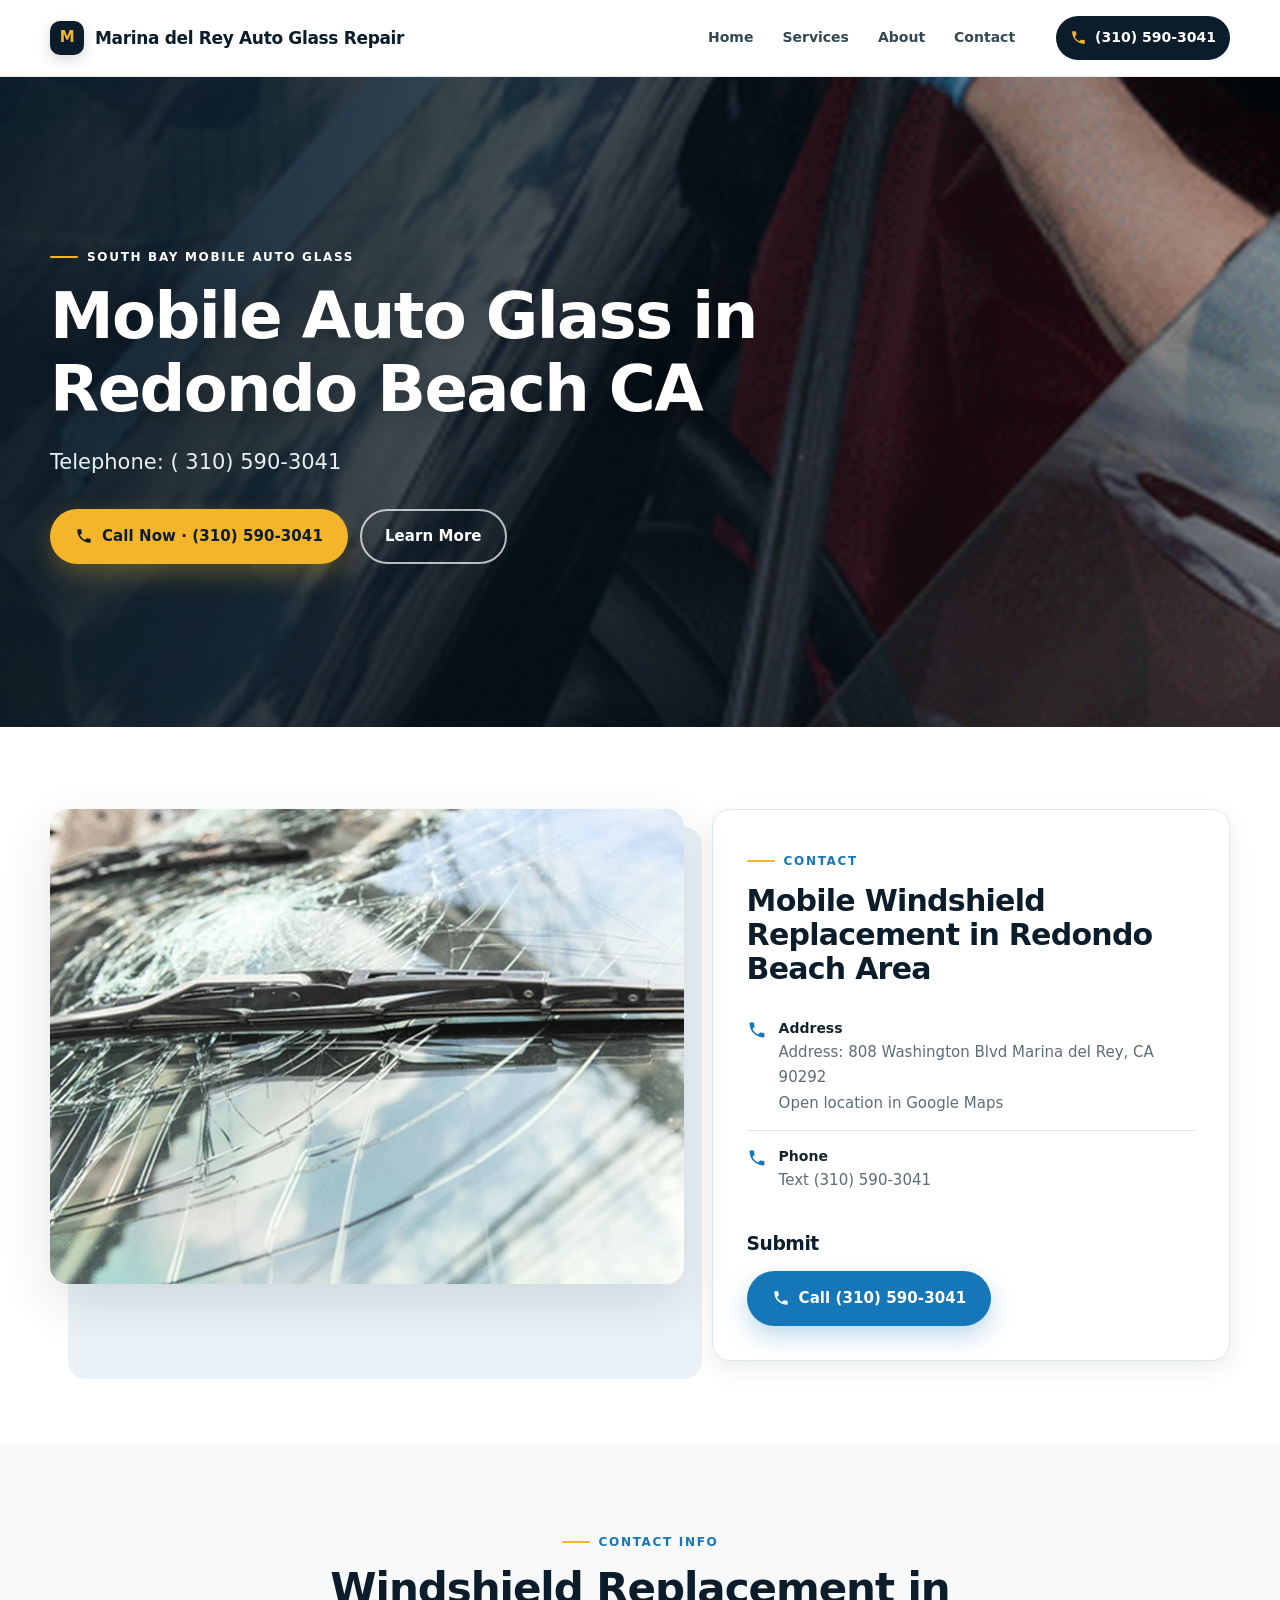
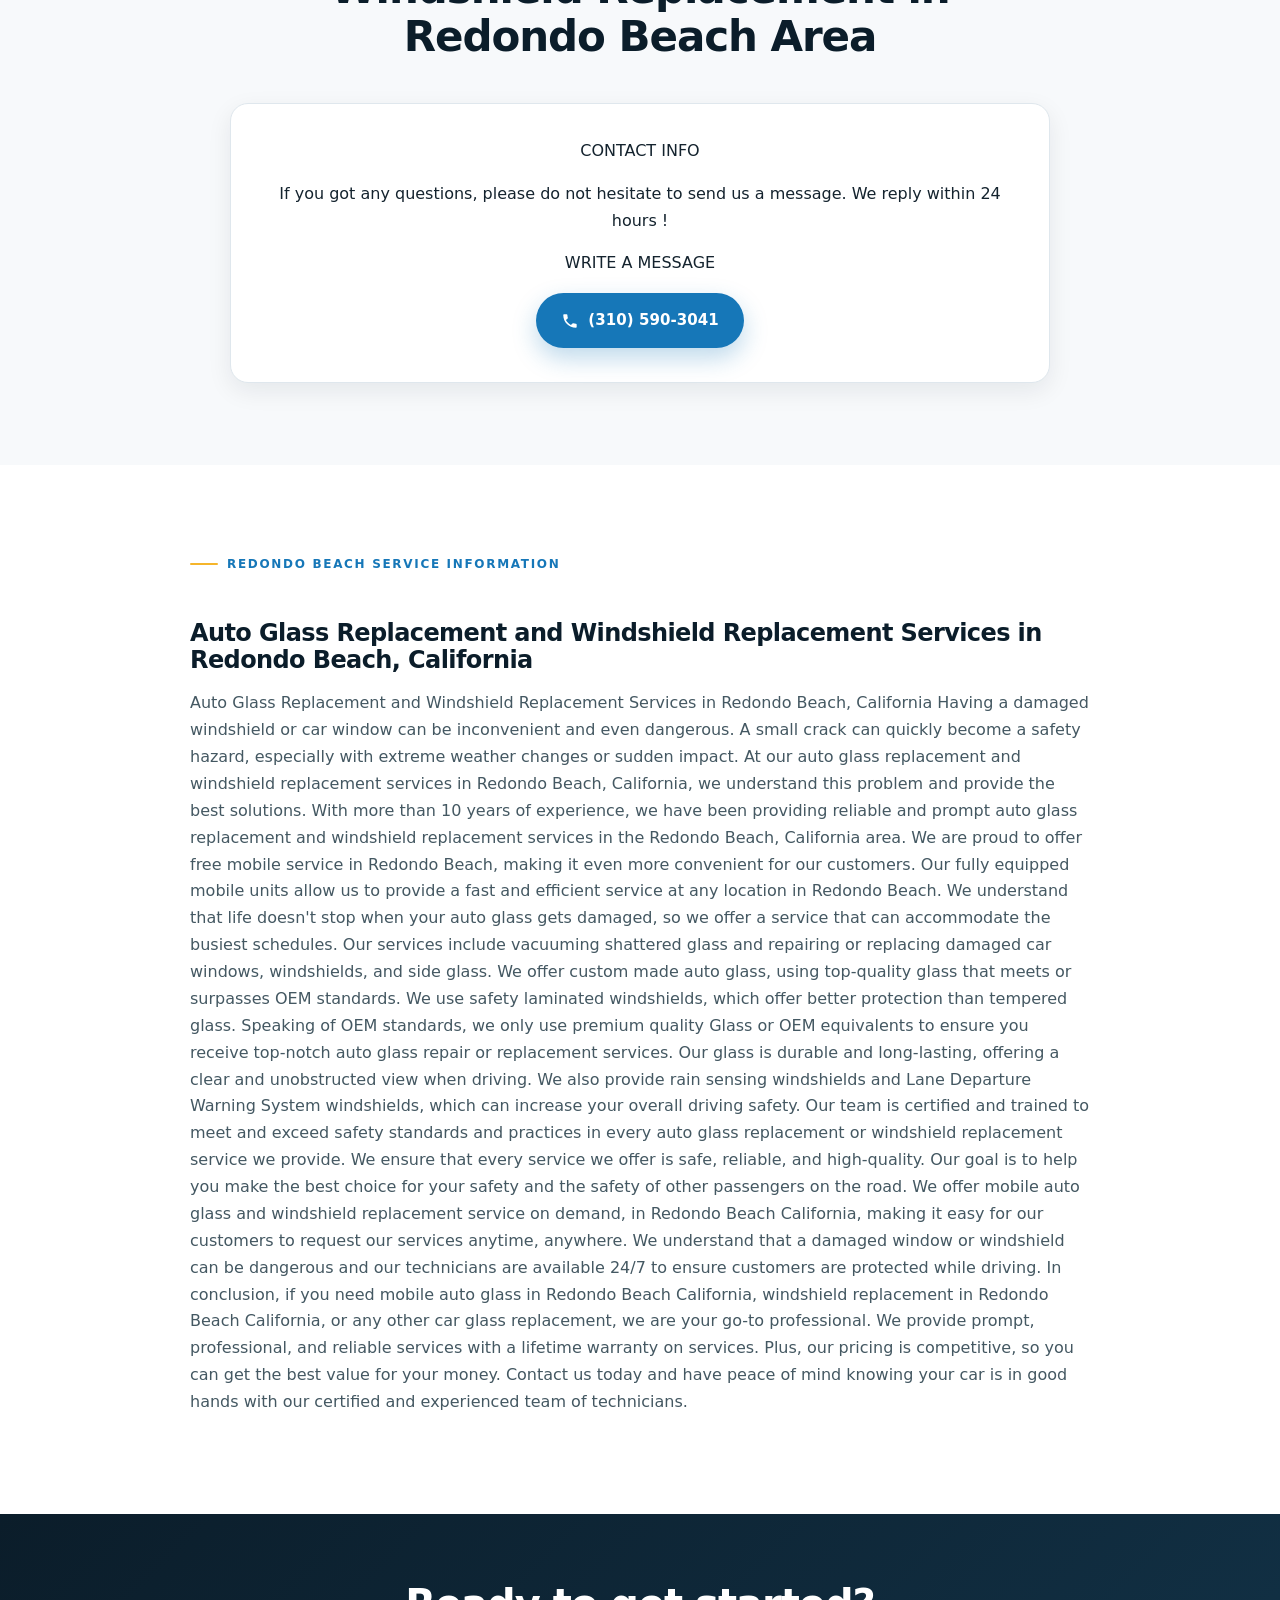
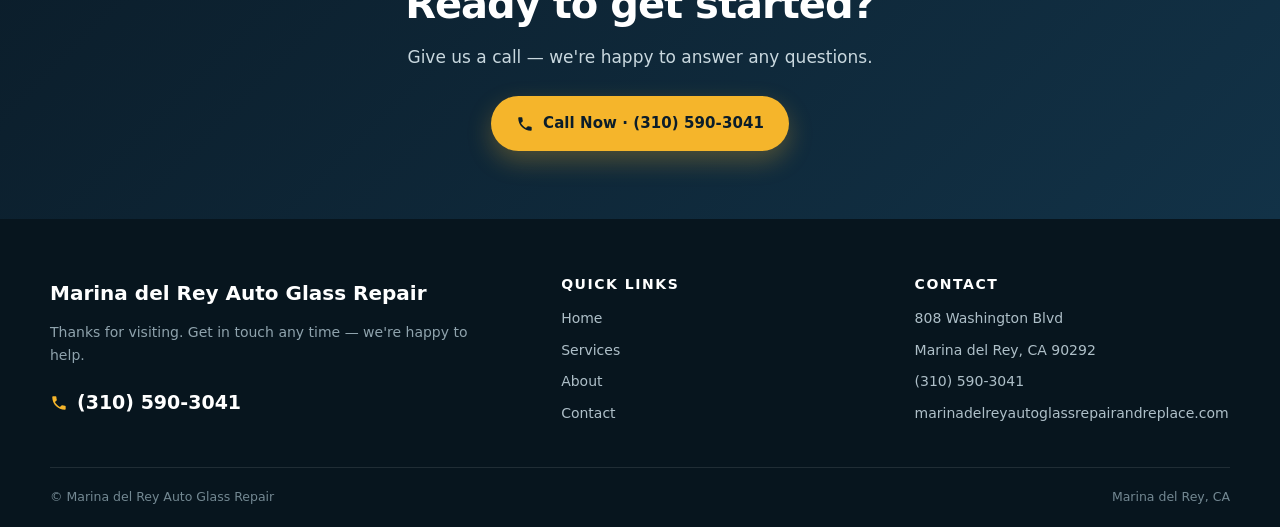
==== windshield-repair-redondo-beach.html @ e3cb60c6 "Website Update" ====
<!DOCTYPE html>
<html lang="en">
<head>
<meta charset="utf-8">
<meta name="viewport" content="width=device-width, initial-scale=1">
<title>Windshield Replacement in Redondo Beach, Manhattan Beach and Auto Glass Replacement in Redondo Beach</title>
<meta name="description" content="We provide mobile auto glass replacement in Redondo Beach, CA and windshield replacement in Manhattan Beach area and mobile auto glass replacement in South Bay area.">
<link rel="canonical" href="https://marinadelreyautoglassrepairandreplace.com/windshield-repair-redondo-beach">
<link rel="icon" href="images/favicon.ico" sizes="any">
    <link rel="icon" type="image/png" sizes="512x512" href="images/favicon.png">
    <link rel="apple-touch-icon" sizes="180x180" href="images/apple-touch-icon.png">
<link rel="stylesheet" href="assets/redesign.css">
<script type="application/ld+json">
{
  "@context": "https://schema.org",
  "@type": "AutoRepair",
  "name": "Marina del Rey Auto Glass Repair",
  "url": "https://marinadelreyautoglassrepairandreplace.com",
  "telephone": "+1-310-590-3041",
  "address": {
    "@type": "PostalAddress",
    "streetAddress": "808 Washington Blvd",
    "addressLocality": "Marina del Rey",
    "addressRegion": "CA",
    "postalCode": "90292",
    "addressCountry": "US"
  },
  "areaServed": "South Bay area and nearby cities",
  "serviceType": [
    "Windshield Replacement",
    "Auto Glass Replacement",
    "Car Glass Replacement",
    "Mobile Auto Glass"
  ]
}
</script>
</head>
<body>
<header class="site-header">
  <div class="header-bar">
    <a href="index.html" class="brand" aria-label="Marina del Rey Auto Glass Repair home">
      <span class="brand-mark" aria-hidden="true">M</span>
      <span>Marina del Rey Auto Glass Repair</span>
    </a>
    <nav class="main-nav" aria-label="Primary navigation">
      <a href="index.html">Home</a>
      <a href="windshield-repair-mar-vista.html">Services</a>
      <a href="windshield-repair-venice-beach.html">About</a>
      <a href="windshield-repair-redondo-beach.html">Contact</a>
    </nav>
    <div class="header-cta">
      <a class="phone-pill" href="tel:3105903041"><svg viewBox="0 0 24 24" aria-hidden="true"><path d="M6.6 10.8c1.4 2.8 3.8 5.1 6.6 6.6l2.2-2.2c.3-.3.7-.4 1-.2 1.1.4 2.3.6 3.5.6.6 0 1 .4 1 1V20c0 .6-.4 1-1 1C10.6 21 3 13.4 3 4c0-.6.4-1 1-1h3.5c.6 0 1 .4 1 1 0 1.2.2 2.4.6 3.5.1.4 0 .8-.3 1L6.6 10.8z"/></svg><span class="btn-label">(310) 590-3041</span></a>
      <button class="nav-toggle" type="button" aria-label="Open menu" aria-controls="mobile-nav" aria-expanded="false">
        <span></span><span></span><span></span>
      </button>
    </div>
  </div>
</header>
<div class="nav-backdrop" aria-hidden="true"></div>
<nav id="mobile-nav" class="mobile-nav" aria-label="Mobile navigation">
  <a href="index.html">Home</a>
  <a href="windshield-repair-mar-vista.html">Services</a>
  <a href="windshield-repair-venice-beach.html">About</a>
  <a href="windshield-repair-redondo-beach.html">Contact</a>
  <a class="mobile-nav-phone" href="tel:3105903041"><svg viewBox="0 0 24 24" aria-hidden="true"><path d="M6.6 10.8c1.4 2.8 3.8 5.1 6.6 6.6l2.2-2.2c.3-.3.7-.4 1-.2 1.1.4 2.3.6 3.5.6.6 0 1 .4 1 1V20c0 .6-.4 1-1 1C10.6 21 3 13.4 3 4c0-.6.4-1 1-1h3.5c.6 0 1 .4 1 1 0 1.2.2 2.4.6 3.5.1.4 0 .8-.3 1L6.6 10.8z"/></svg><span>Call Now · (310) 590-3041</span></a>
</nav>

<main>
<section class="hero" style="background-image:url('images/service-side-window.webp')">
 <div class="hero-inner"><div class="hero-copy">
  <div class="eyebrow">South Bay mobile auto glass</div>
  <h1>Mobile Auto Glass in Redondo Beach CA</h1>
  <p class="lead">Telephone: ( 310) 590-3041</p>
  <div class="hero-actions"><a class="btn btn-gold" href="tel:3105903041"><svg viewBox="0 0 24 24" aria-hidden="true"><path d="M6.6 10.8c1.4 2.8 3.8 5.1 6.6 6.6l2.2-2.2c.3-.3.7-.4 1-.2 1.1.4 2.3.6 3.5.6.6 0 1 .4 1 1V20c0 .6-.4 1-1 1C10.6 21 3 13.4 3 4c0-.6.4-1 1-1h3.5c.6 0 1 .4 1 1 0 1.2.2 2.4.6 3.5.1.4 0 .8-.3 1L6.6 10.8z"/></svg> Call Now · (310) 590-3041</a><a class="btn btn-outline-light" href="#more">Learn More</a></div>
 </div></div>
</section>
<section class="section" id="more">
 <div class="container coverage">
  <div class="feature-media"><img src="images/service-windshield.webp" alt="Mobile Windshield Replacement in Redondo Beach Area" loading="lazy"></div>
  <div class="contact-panel">
   <div class="eyebrow">Contact</div>
   <h2>Mobile Windshield Replacement in Redondo Beach Area</h2>
   <div class="contact-line"><span><svg viewBox="0 0 24 24" aria-hidden="true"><path d="M6.6 10.8c1.4 2.8 3.8 5.1 6.6 6.6l2.2-2.2c.3-.3.7-.4 1-.2 1.1.4 2.3.6 3.5.6.6 0 1 .4 1 1V20c0 .6-.4 1-1 1C10.6 21 3 13.4 3 4c0-.6.4-1 1-1h3.5c.6 0 1 .4 1 1 0 1.2.2 2.4.6 3.5.1.4 0 .8-.3 1L6.6 10.8z"/></svg></span><div><strong>Address</strong><span>Address: 808 Washington Blvd Marina del Rey, CA 90292</span><a href="https://www.google.com/maps/search/?api=1&query=808+Washington+Blvd%2C+Marina+del+Rey%2C+CA+90292" target="_blank" rel="noopener">Open location in Google Maps</a></div></div>
   <div class="contact-line"><span><svg viewBox="0 0 24 24" aria-hidden="true"><path d="M6.6 10.8c1.4 2.8 3.8 5.1 6.6 6.6l2.2-2.2c.3-.3.7-.4 1-.2 1.1.4 2.3.6 3.5.6.6 0 1 .4 1 1V20c0 .6-.4 1-1 1C10.6 21 3 13.4 3 4c0-.6.4-1 1-1h3.5c.6 0 1 .4 1 1 0 1.2.2 2.4.6 3.5.1.4 0 .8-.3 1L6.6 10.8z"/></svg></span><div><strong>Phone</strong><a href="tel:3105903041">Text (310) 590-3041</a></div></div>
   <h3 style="margin-top:26px">Submit</h3>
   <a class="btn btn-primary" href="tel:3105903041"><svg viewBox="0 0 24 24" aria-hidden="true"><path d="M6.6 10.8c1.4 2.8 3.8 5.1 6.6 6.6l2.2-2.2c.3-.3.7-.4 1-.2 1.1.4 2.3.6 3.5.6.6 0 1 .4 1 1V20c0 .6-.4 1-1 1C10.6 21 3 13.4 3 4c0-.6.4-1 1-1h3.5c.6 0 1 .4 1 1 0 1.2.2 2.4.6 3.5.1.4 0 .8-.3 1L6.6 10.8z"/></svg> Call (310) 590-3041</a>
  </div>
 </div>
</section>
<section class="section section-alt">
 <div class="container">
  <div class="section-head"><div class="eyebrow">Contact info</div><h2>Windshield Replacement in Redondo Beach Area</h2></div>
  <div class="contact-panel" style="max-width:820px;margin:auto;text-align:center">
   <p>CONTACT INFO</p>
   <p>If you got any questions, please do not hesitate to send us a message. We reply within 24 hours !</p>
   <p>WRITE A MESSAGE</p>
   <a class="btn btn-primary" href="tel:3105903041"><svg viewBox="0 0 24 24" aria-hidden="true"><path d="M6.6 10.8c1.4 2.8 3.8 5.1 6.6 6.6l2.2-2.2c.3-.3.7-.4 1-.2 1.1.4 2.3.6 3.5.6.6 0 1 .4 1 1V20c0 .6-.4 1-1 1C10.6 21 3 13.4 3 4c0-.6.4-1 1-1h3.5c.6 0 1 .4 1 1 0 1.2.2 2.4.6 3.5.1.4 0 .8-.3 1L6.6 10.8z"/></svg> (310) 590-3041</a>
  </div>
 </div>
</section>
<section class="section">
 <div class="container content-copy">
  <div class="eyebrow">Redondo Beach service information</div>
  <h2>Auto Glass Replacement and Windshield Replacement Services in Redondo Beach, California</h2>
  <p>Auto Glass Replacement and Windshield Replacement Services in Redondo Beach, California Having a damaged windshield or car window can be inconvenient and even dangerous. A small crack can quickly become a safety hazard, especially with extreme weather changes or sudden impact. At our auto glass replacement and windshield replacement services in Redondo Beach, California, we understand this problem and provide the best solutions. With more than 10 years of experience, we have been providing reliable and prompt auto glass replacement and windshield replacement services in the Redondo Beach, California area. We are proud to offer free mobile service in Redondo Beach, making it even more convenient for our customers. Our fully equipped mobile units allow us to provide a fast and efficient service at any location in Redondo Beach. We understand that life doesn't stop when your auto glass gets damaged, so we offer a service that can accommodate the busiest schedules. Our services include vacuuming shattered glass and repairing or replacing damaged car windows, windshields, and side glass. We offer custom made auto glass, using top-quality glass that meets or surpasses OEM standards. We use safety laminated windshields, which offer better protection than tempered glass. Speaking of OEM standards, we only use premium quality Glass or OEM equivalents to ensure you receive top-notch auto glass repair or replacement services. Our glass is durable and long-lasting, offering a clear and unobstructed view when driving. We also provide rain sensing windshields and Lane Departure Warning System windshields, which can increase your overall driving safety. Our team is certified and trained to meet and exceed safety standards and practices in every auto glass replacement or windshield replacement service we provide. We ensure that every service we offer is safe, reliable, and high-quality. Our goal is to help you make the best choice for your safety and the safety of other passengers on the road. We offer mobile auto glass and windshield replacement service on demand, in Redondo Beach California, making it easy for our customers to request our services anytime, anywhere. We understand that a damaged window or windshield can be dangerous and our technicians are available 24/7 to ensure customers are protected while driving. In conclusion, if you need mobile auto glass in Redondo Beach California, windshield replacement in Redondo Beach California, or any other car glass replacement, we are your go-to professional. We provide prompt, professional, and reliable services with a lifetime warranty on services. Plus, our pricing is competitive, so you can get the best value for your money. Contact us today and have peace of mind knowing your car is in good hands with our certified and experienced team of technicians.</p>
 </div>
</section>
</main>

<section class="cta-band">
  <div class="container">
    <h2>Ready to get started?</h2>
    <p>Give us a call — we're happy to answer any questions.</p>
    <a class="btn btn-gold" href="tel:3105903041"><svg viewBox="0 0 24 24" aria-hidden="true"><path d="M6.6 10.8c1.4 2.8 3.8 5.1 6.6 6.6l2.2-2.2c.3-.3.7-.4 1-.2 1.1.4 2.3.6 3.5.6.6 0 1 .4 1 1V20c0 .6-.4 1-1 1C10.6 21 3 13.4 3 4c0-.6.4-1 1-1h3.5c.6 0 1 .4 1 1 0 1.2.2 2.4.6 3.5.1.4 0 .8-.3 1L6.6 10.8z"/></svg> Call Now · (310) 590-3041</a>
  </div>
</section>
<footer class="site-footer">
  <div class="container">
    <div class="footer-grid">
      <div class="footer-brand">
        <div class="footer-title">Marina del Rey Auto Glass Repair</div>
        <p>Thanks for visiting. Get in touch any time — we're happy to help.</p>
        <a class="footer-phone" href="tel:3105903041"><svg viewBox="0 0 24 24" aria-hidden="true"><path d="M6.6 10.8c1.4 2.8 3.8 5.1 6.6 6.6l2.2-2.2c.3-.3.7-.4 1-.2 1.1.4 2.3.6 3.5.6.6 0 1 .4 1 1V20c0 .6-.4 1-1 1C10.6 21 3 13.4 3 4c0-.6.4-1 1-1h3.5c.6 0 1 .4 1 1 0 1.2.2 2.4.6 3.5.1.4 0 .8-.3 1L6.6 10.8z"/></svg>(310) 590-3041</a>
      </div>
      <div>
        <h4>Quick Links</h4>
        <div class="footer-links">
          <a href="index.html">Home</a>
          <a href="windshield-repair-mar-vista.html">Services</a>
          <a href="windshield-repair-venice-beach.html">About</a>
          <a href="windshield-repair-redondo-beach.html">Contact</a>
        </div>
      </div>
      <div>
        <h4>Contact</h4>
        <div class="footer-links">
          <span>808 Washington Blvd</span>
          <span>Marina del Rey, CA 90292</span>
          <a href="tel:3105903041">(310) 590-3041</a>
          <a href="https://marinadelreyautoglassrepairandreplace.com">marinadelreyautoglassrepairandreplace.com</a>
        </div>
      </div>
    </div>
    <div class="footer-bottom">
      <span>© Marina del Rey Auto Glass Repair</span>
      <span>Marina del Rey, CA</span>
    </div>
  </div>
</footer>

<script src="assets/redesign.js" defer></script>
</body></html>
---- assets/redesign.css ----
:root{
  --navy:#0b1d2a;
  --navy-2:#123247;
  --blue:#1677b8;
  --blue-dark:#0e5f93;
  --gold:#f5b52b;
  --cream:#f7f9fb;
  --line:#dfe7ed;
  --ink:#14232e;
  --muted:#5c6d78;
  --white:#fff;
  --shadow:0 18px 50px rgba(11,29,42,.12);
  --shadow-sm:0 8px 24px rgba(11,29,42,.08);
  --radius:18px;
  --container:1180px;
  --body:Inter, ui-sans-serif, system-ui, -apple-system, BlinkMacSystemFont, "Segoe UI", sans-serif;
  --display:Inter, ui-sans-serif, system-ui, -apple-system, BlinkMacSystemFont, "Segoe UI", sans-serif;
}
*{box-sizing:border-box}
html{-webkit-text-size-adjust:100%;scroll-behavior:smooth}
body{margin:0;font-family:var(--body);color:var(--ink);background:var(--white);line-height:1.68;overflow-x:hidden}
body.menu-open{overflow:hidden}
img{display:block;width:100%;max-width:100%;height:auto}
a{color:inherit;text-decoration:none}
button{font:inherit}
h1,h2,h3,h4{font-family:var(--display);line-height:1.14;color:var(--navy);margin:0 0 16px;letter-spacing:-.025em}
p{margin:0 0 16px}
.container{width:min(100% - 40px,var(--container));margin-inline:auto}
.section{padding:82px 0}
.section-sm{padding:56px 0}
.section-alt{background:var(--cream)}
.eyebrow{display:inline-flex;align-items:center;gap:9px;text-transform:uppercase;letter-spacing:.14em;font-size:12px;font-weight:800;color:var(--blue);margin-bottom:13px}
.eyebrow:before{content:"";width:28px;height:2px;background:var(--gold);border-radius:99px}
.section-head{max-width:760px;margin:0 auto 42px;text-align:center}
.section-head h2{font-size:clamp(28px,4vw,42px)}
.section-head p{font-size:17px;color:var(--muted)}
.btn{display:inline-flex;align-items:center;justify-content:center;gap:9px;min-height:50px;padding:13px 23px;border-radius:999px;border:2px solid transparent;font-size:15px;font-weight:800;letter-spacing:.005em;transition:transform .18s ease,background .18s ease,box-shadow .18s ease}
.btn:hover{transform:translateY(-2px)}
.btn:active{transform:translateY(0)}
.btn svg{width:18px;height:18px;fill:currentColor;flex:none}
.btn-primary{background:var(--blue);color:#fff;box-shadow:0 10px 24px rgba(22,119,184,.28)}
.btn-primary:hover{background:var(--blue-dark)}
.btn-gold{background:var(--gold);color:var(--navy);box-shadow:0 10px 24px rgba(245,181,43,.28)}
.btn-gold:hover{background:#e7a719}
.btn-light{background:#fff;color:var(--navy);border-color:#dbe5ec}
.btn-light:hover{border-color:#b9cbd7}
.btn-outline-light{background:transparent;color:#fff;border-color:rgba(255,255,255,.7)}
.btn-outline-light:hover{background:rgba(255,255,255,.12)}
.icon{width:22px;height:22px;display:inline-block;fill:currentColor}

/* Header + mobile navigation */
.site-header{position:sticky;top:0;z-index:1003;background:rgba(255,255,255,.97);border-bottom:1px solid rgba(11,29,42,.08);backdrop-filter:blur(14px)}
.header-bar{width:min(100% - 40px,var(--container));min-height:76px;margin:auto;display:flex;align-items:center;gap:20px}
.brand{display:inline-flex;align-items:center;gap:11px;color:var(--navy);font-size:17px;font-weight:850;letter-spacing:-.02em;white-space:nowrap}
.brand-mark{width:34px;height:34px;border-radius:10px;display:grid;place-items:center;background:var(--navy);color:var(--gold);font-size:15px;font-weight:900;box-shadow:0 5px 14px rgba(11,29,42,.16)}
.main-nav{margin-left:auto;display:flex;align-items:center;gap:3px}
.main-nav a{padding:10px 13px;border-radius:10px;font-size:14px;font-weight:750;color:#344954}
.main-nav a:hover{background:#edf5fa;color:var(--blue-dark)}
.header-cta{display:flex;align-items:center;gap:10px;margin-left:8px}
.phone-pill{display:inline-flex;align-items:center;gap:8px;padding:10px 14px;border-radius:999px;background:var(--navy);color:#fff;font-size:14px;font-weight:850}
.phone-pill svg{width:17px;height:17px;fill:var(--gold)}
.nav-toggle{display:none;width:46px;height:46px;border:1px solid #d6e0e7;border-radius:12px;background:#fff;color:var(--navy);align-items:center;justify-content:center;flex-direction:column;gap:4px;padding:0;cursor:pointer}
.nav-toggle span{display:block;width:20px;height:2px;background:currentColor;border-radius:99px;transition:transform .2s ease,opacity .2s ease}
.nav-toggle.is-open span:nth-child(1){transform:translateY(6px) rotate(45deg)}
.nav-toggle.is-open span:nth-child(2){opacity:0}
.nav-toggle.is-open span:nth-child(3){transform:translateY(-6px) rotate(-45deg)}
.mobile-nav,.nav-backdrop{display:none}

.hero{position:relative;min-height:650px;display:grid;align-items:center;background-position:center;background-size:cover;background-repeat:no-repeat;isolation:isolate}
.hero:before{content:"";position:absolute;inset:0;background:linear-gradient(90deg,rgba(7,20,29,.9) 0%,rgba(7,20,29,.72) 45%,rgba(7,20,29,.28) 100%);z-index:-1}
.hero-inner{width:min(100% - 40px,var(--container));margin:auto;padding:90px 0;color:#fff}
.hero-copy{max-width:720px}
.hero .eyebrow{color:#fff}
.hero .eyebrow:before{background:var(--gold)}
.hero h1{color:#fff;font-size:clamp(36px,5.4vw,64px);max-width:760px;margin-bottom:20px;text-shadow:0 4px 24px rgba(0,0,0,.25)}
.hero .lead{max-width:690px;color:#e8f0f4;font-size:clamp(17px,2.2vw,21px);line-height:1.55;margin-bottom:30px}
.hero-actions{display:flex;gap:12px;flex-wrap:wrap}
.hero-note{display:flex;align-items:center;gap:10px;margin-top:22px;color:#e4edf2;font-size:14px;font-weight:650}
.hero-note strong{color:#fff}

.trust-strip{background:var(--navy);color:#fff}
.trust-grid{display:grid;grid-template-columns:repeat(3,1fr);gap:0}
.trust-item{padding:22px 24px;border-right:1px solid rgba(255,255,255,.1);display:flex;gap:13px;align-items:flex-start}
.trust-item:last-child{border-right:0}
.trust-icon{width:38px;height:38px;flex:none;border-radius:10px;background:rgba(245,181,43,.13);color:var(--gold);display:grid;place-items:center}
.trust-icon svg{width:19px;height:19px;fill:currentColor}
.trust-item strong{display:block;font-size:14px;margin-bottom:2px}
.trust-item span{display:block;color:#b8c9d2;font-size:13px}

.card-grid{display:grid;grid-template-columns:repeat(3,1fr);gap:22px}
.card{background:#fff;border:1px solid var(--line);border-radius:var(--radius);overflow:hidden;box-shadow:var(--shadow-sm);transition:transform .2s ease,box-shadow .2s ease,border-color .2s ease}
.card:hover{transform:translateY(-5px);box-shadow:var(--shadow);border-color:#c7d7e1}
.card-media{aspect-ratio:16/10;overflow:hidden;background:#dfe7ed}
.card-media img{height:100%;object-fit:cover;transition:transform .35s ease}
.card:hover .card-media img{transform:scale(1.035)}
.card-body{padding:22px}
.card-body h3{font-size:21px}
.card-body p{color:var(--muted);font-size:15px}
.card-link{display:inline-flex;align-items:center;gap:6px;color:var(--blue-dark);font-size:14px;font-weight:850;margin-top:3px}
.card-link span{transition:transform .15s ease}
.card:hover .card-link span{transform:translateX(3px)}

.feature{display:grid;grid-template-columns:minmax(0,1fr) minmax(0,1fr);gap:64px;align-items:center}
.feature.reverse .feature-media{order:2}
.feature-media{position:relative}
.feature-media:after{content:"";position:absolute;inset:18px -18px -18px 18px;border-radius:var(--radius);background:#eaf2f7;z-index:-1}
.feature-media img{aspect-ratio:4/3;object-fit:cover;border-radius:var(--radius);box-shadow:var(--shadow)}
.feature-copy{font-size:16px}
.feature-copy p{color:var(--muted)}
.feature-copy h2{font-size:clamp(28px,4vw,42px)}
.content-copy{max-width:900px;margin:auto}
.content-copy p{font-size:16px;color:#445862}
.content-copy h2,.content-copy h3{margin-top:32px}
.content-copy h2:first-child,.content-copy h3:first-child{margin-top:0}

.service-list{display:grid;grid-template-columns:repeat(4,1fr);gap:14px}
.service-tile{padding:20px;border:1px solid var(--line);border-radius:14px;background:#fff;box-shadow:0 6px 18px rgba(11,29,42,.05)}
.service-tile strong{display:block;font-size:15px;color:var(--navy)}
.service-tile p{font-size:13px;color:var(--muted);margin:5px 0 0}
.chips{display:flex;flex-wrap:wrap;justify-content:center;gap:10px}
.chip{padding:10px 16px;border:1px solid var(--line);border-radius:999px;background:#fff;color:#304550;font-size:14px;font-weight:750}

.coverage{display:grid;grid-template-columns:1.1fr .9fr;gap:28px;align-items:stretch}
.coverage-panel{padding:34px;border-radius:var(--radius);background:var(--navy);color:#fff;box-shadow:var(--shadow)}
.coverage-panel h2{color:#fff;font-size:30px}
.coverage-panel p{color:#c8d6dd}
.coverage-panel .chips{justify-content:flex-start}
.coverage-panel .chip{background:rgba(255,255,255,.08);border-color:rgba(255,255,255,.14);color:#fff}
.contact-panel{padding:34px;border-radius:var(--radius);border:1px solid var(--line);background:#fff;box-shadow:var(--shadow-sm)}
.contact-panel h2{font-size:30px}
.contact-line{display:flex;gap:12px;align-items:flex-start;padding:14px 0;border-bottom:1px solid var(--line)}
.contact-line:last-of-type{border-bottom:0}
.contact-line svg{width:20px;height:20px;fill:var(--blue);flex:none;margin-top:3px}
.contact-line strong{display:block;font-size:14px}
.contact-line a,.contact-line span{display:block;color:var(--muted);font-size:15px}

.gallery{display:grid;grid-template-columns:repeat(4,1fr);gap:16px}
.gallery-item{border-radius:16px;overflow:hidden;background:#dfe7ed;box-shadow:var(--shadow-sm)}
.gallery-item img{aspect-ratio:4/3;object-fit:cover;transition:transform .35s ease}
.gallery-item:hover img{transform:scale(1.035)}

.cta-band{padding:68px 0;background:linear-gradient(135deg,var(--navy),var(--navy-2));color:#fff;text-align:center}
.cta-band h2{color:#fff;font-size:clamp(29px,4vw,40px)}
.cta-band p{color:#c9d8df;font-size:17px;margin-bottom:24px}

.site-footer{background:#07151e;color:#aebfc8;padding:58px 0 20px}
.footer-grid{display:grid;grid-template-columns:1.5fr 1fr 1fr;gap:38px;margin-bottom:42px}
.site-footer h4{color:#fff;font-size:14px;text-transform:uppercase;letter-spacing:.11em;margin-bottom:14px}
.footer-brand .footer-title{font-size:20px;font-weight:850;color:#fff;margin-bottom:10px}
.footer-brand p{max-width:430px;color:#8fa3ad;font-size:14px}
.footer-phone{display:inline-flex;align-items:center;gap:9px;color:#fff;font-size:19px;font-weight:850;margin-top:3px}
.footer-phone svg{width:18px;height:18px;fill:var(--gold)}
.footer-links{display:flex;flex-direction:column;gap:8px;font-size:14px}
.footer-links a:hover{color:#fff}
.footer-bottom{display:flex;justify-content:space-between;gap:16px;flex-wrap:wrap;border-top:1px solid rgba(255,255,255,.1);padding-top:18px;font-size:12.5px;color:#738892}
.notfound{padding:120px 0;text-align:center}
.notfound h1{font-size:clamp(72px,13vw,150px);color:var(--blue);margin-bottom:5px}
.notfound p{color:var(--muted);font-size:18px}

@media(max-width:1000px){
  .main-nav{display:none}
  .nav-toggle{display:flex}
  .header-cta{margin-left:auto}
  .mobile-nav{display:flex;position:fixed;inset:0 0 0 auto;width:min(360px,calc(100vw - 24px));height:100dvh;max-height:100dvh;overflow-y:auto;overscroll-behavior:contain;z-index:1002;background:#fff;opacity:1;flex-direction:column;padding:92px 18px 28px;box-shadow:-18px 0 50px rgba(0,0,0,.22);transform:translateX(105%);visibility:hidden;pointer-events:none;transition:transform .22s ease,visibility 0s linear .22s}
  .mobile-nav a{display:flex;align-items:center;min-height:54px;padding:13px 15px;border-bottom:1px solid #e7edf1;border-radius:10px;color:var(--navy);font-weight:800}
  .mobile-nav a:hover{background:#eef6fa;color:var(--blue-dark)}
  .mobile-nav .mobile-nav-phone{margin-top:20px;background:var(--navy);color:#fff;justify-content:center;border:0}
  .nav-backdrop{display:block;position:fixed;inset:0;z-index:1001;background:rgba(4,15,22,.62);opacity:0;visibility:hidden;pointer-events:none;transition:opacity .2s ease,visibility 0s linear .2s}
  body.menu-open .mobile-nav{transform:translateX(0);visibility:visible;pointer-events:auto;transition:transform .22s ease}
  body.menu-open .nav-backdrop{opacity:1;visibility:visible;pointer-events:auto;transition:opacity .2s ease}
  body.menu-open .nav-toggle{position:relative;z-index:1003}
  .trust-grid{grid-template-columns:1fr}
  .trust-item{border-right:0;border-bottom:1px solid rgba(255,255,255,.1)}
  .trust-item:last-child{border-bottom:0}
  .card-grid{grid-template-columns:repeat(2,1fr)}
  .service-list{grid-template-columns:repeat(2,1fr)}
  .coverage{grid-template-columns:1fr}
  .gallery{grid-template-columns:repeat(2,1fr)}
  .footer-grid{grid-template-columns:1fr 1fr}
}
@media(max-width:760px){
  .container,.header-bar,.hero-inner{width:min(100% - 32px,var(--container))}
  .section{padding:62px 0}
  .hero{min-height:590px}
  .hero-inner{padding:74px 0}
  .hero h1{font-size:clamp(34px,10vw,48px)}
  .feature{grid-template-columns:1fr;gap:40px}
  .feature.reverse .feature-media{order:0}
  .feature-media:after{inset:12px -10px -10px 10px}
  .card-grid{grid-template-columns:1fr}
  .footer-grid{grid-template-columns:1fr}
}
@media(max-width:520px){
  .header-bar{gap:6px}
  .brand{font-size:12.5px;gap:7px}
  .brand-mark{width:29px;height:29px;border-radius:8px;font-size:13px}
  .phone-pill{padding:10px 11px}
  .phone-pill .btn-label{display:none}
  .header-bar{min-height:68px}
  .hero:before{background:linear-gradient(180deg,rgba(7,20,29,.78),rgba(7,20,29,.78))}
  .hero-actions{display:grid;grid-template-columns:1fr;width:100%}
  .hero-actions .btn{width:100%}
  .trust-item{padding:18px 0}
  .service-list{grid-template-columns:1fr}
  .gallery{grid-template-columns:1fr 1fr;gap:10px}
  .gallery-item{border-radius:12px}
  .coverage-panel,.contact-panel{padding:24px}
  .section-head{margin-bottom:30px}
}
@media(max-width:360px){
  .container,.header-bar,.hero-inner{width:calc(100% - 24px)}
  .header-bar{gap:4px}
  .brand{font-size:12px;gap:5px}
  .brand-mark{display:none}
  .phone-pill{padding:9px 10px}
  .nav-toggle{width:40px;height:40px}
  .nav-toggle{width:43px;height:43px}
  .mobile-nav{width:calc(100vw - 16px)}
}
@media(prefers-reduced-motion:reduce){
  *,*:before,*:after{scroll-behavior:auto!important;transition:none!important}
}

.mobile-nav-phone svg{width:18px;height:18px;flex:none}
.mobile-nav-phone span{display:block;min-width:0}
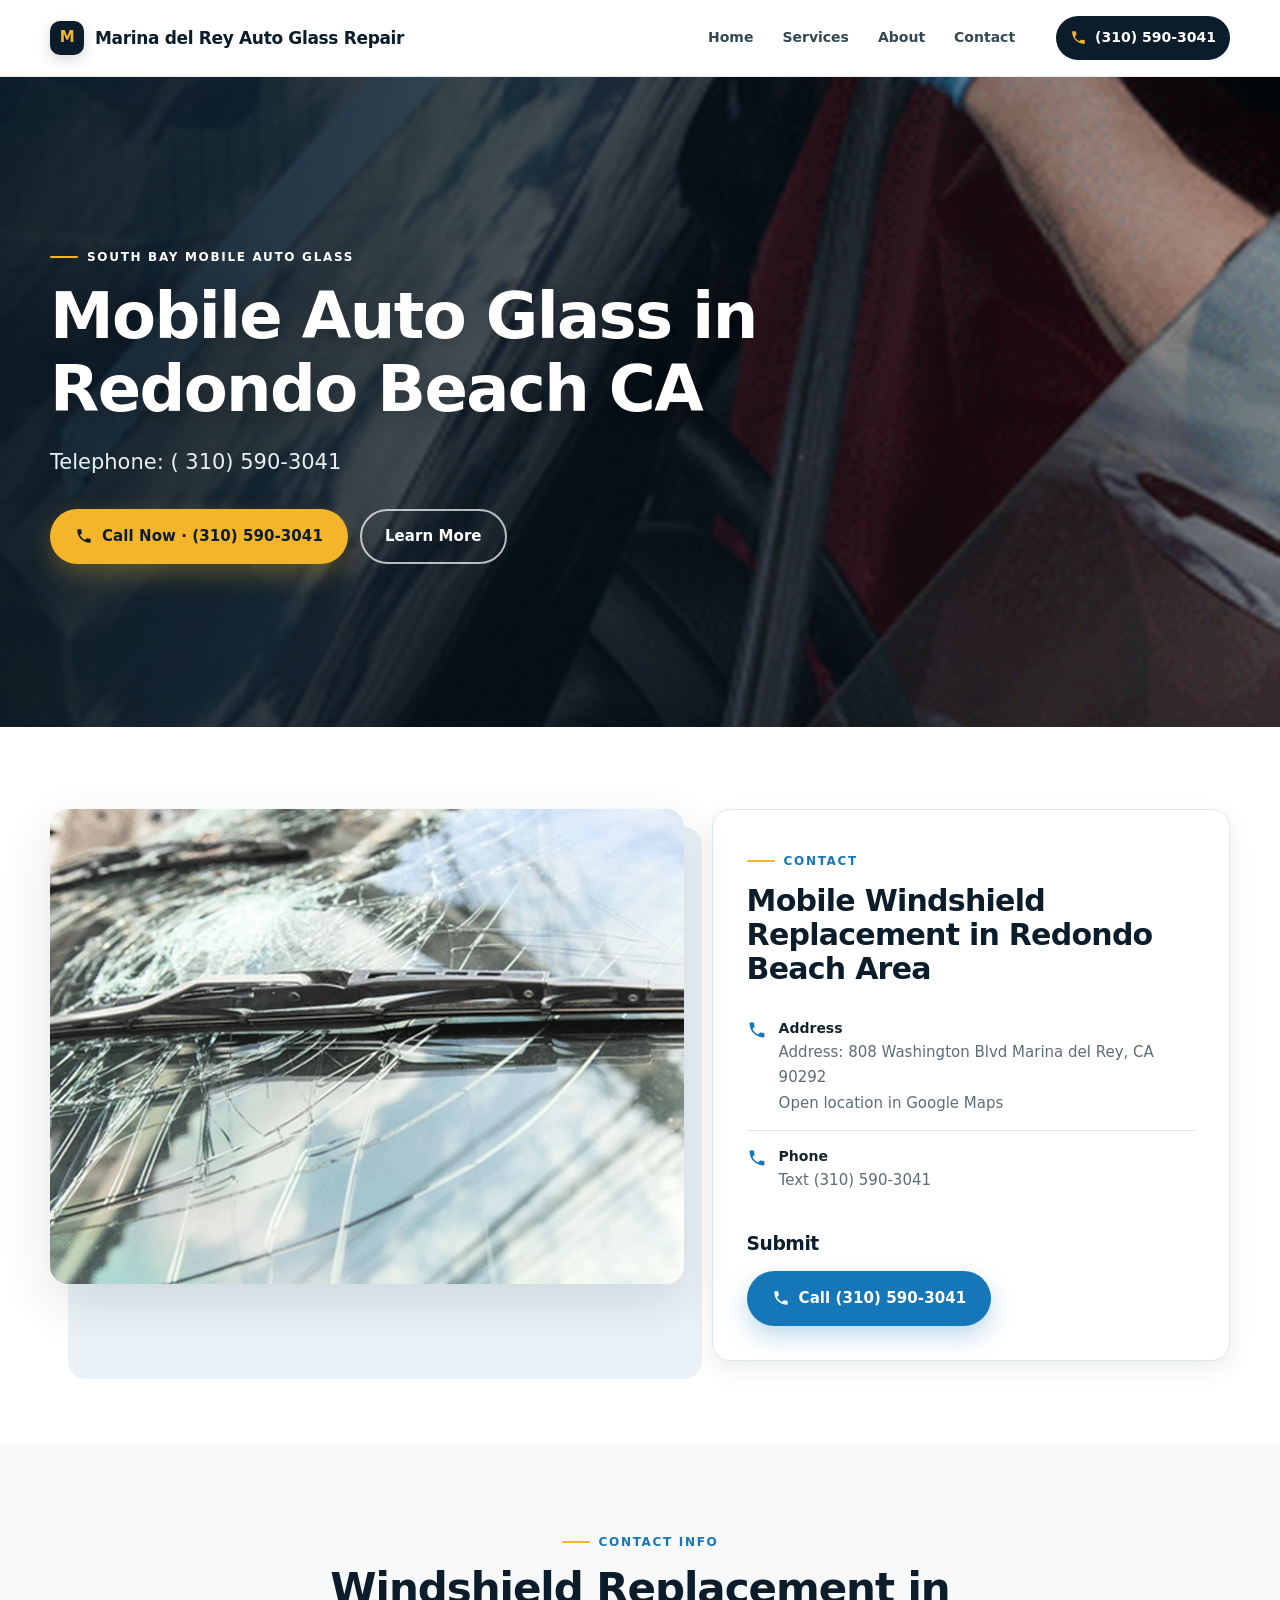
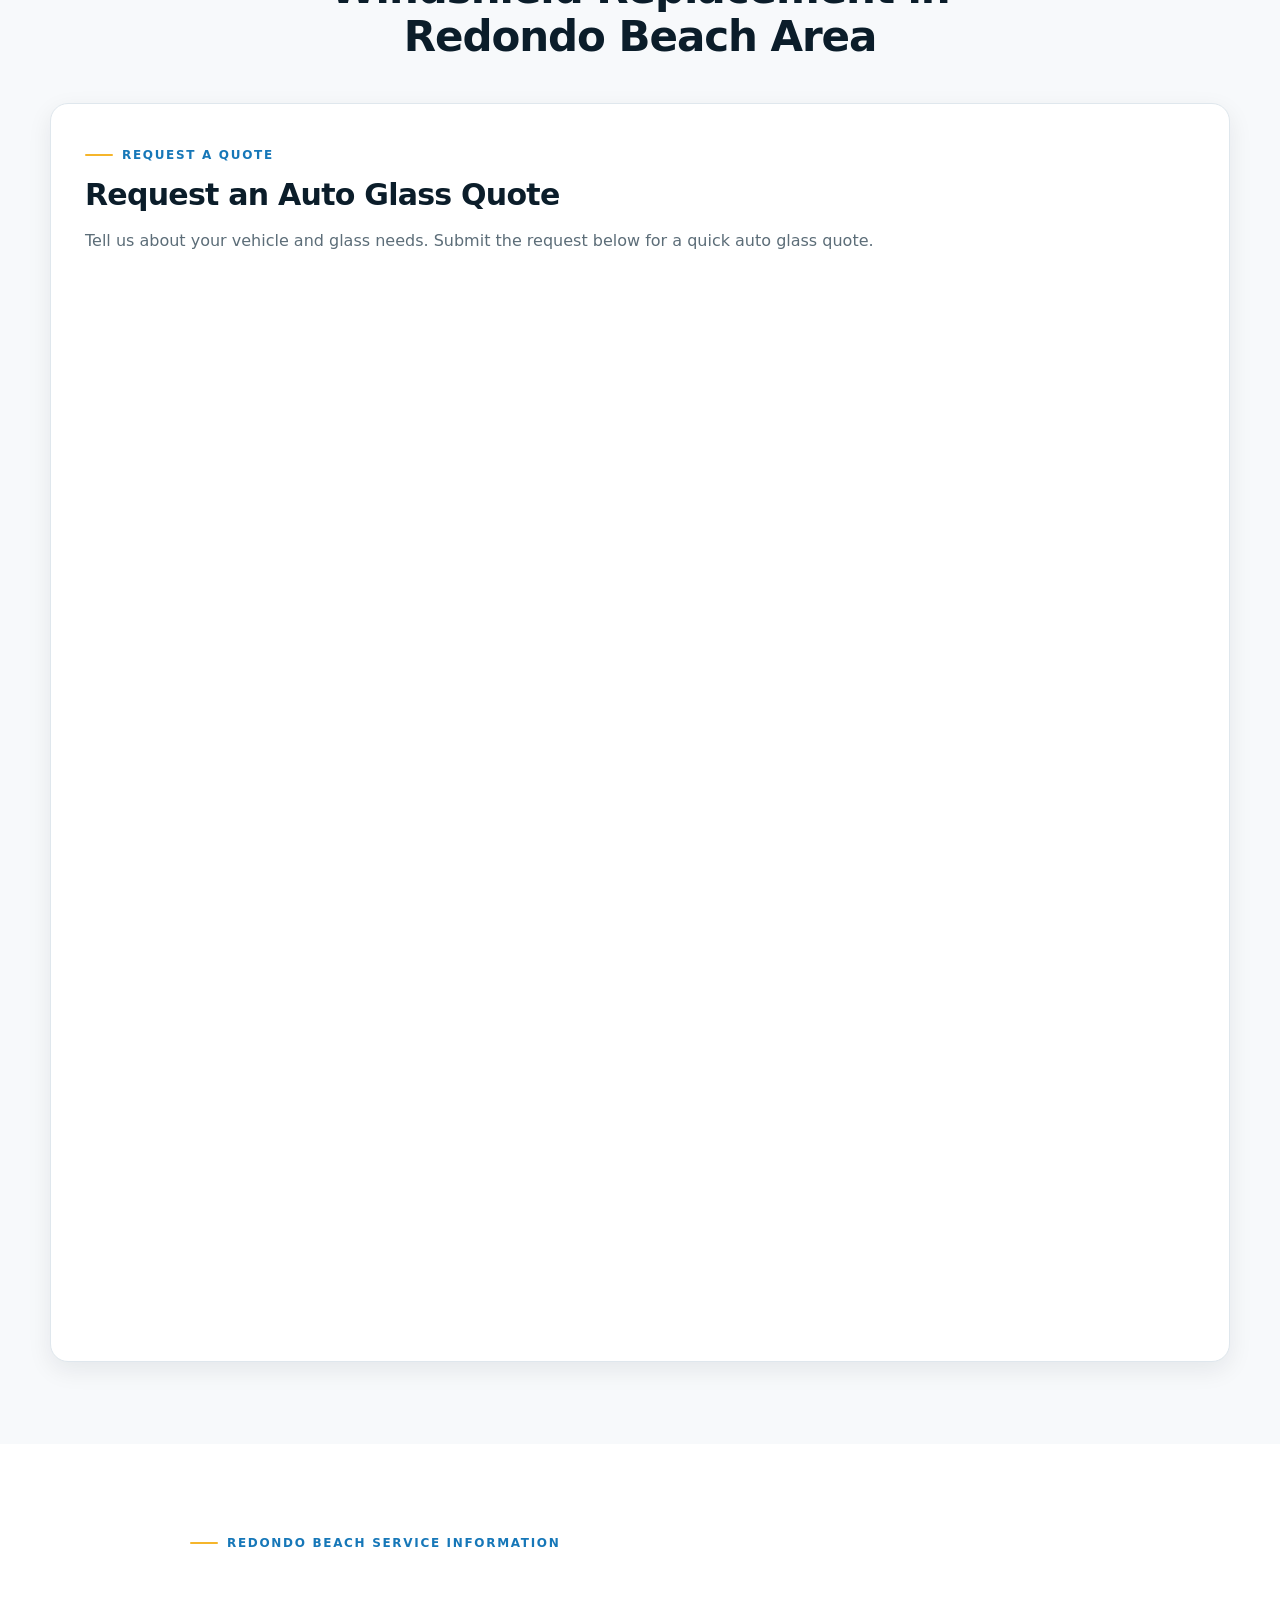
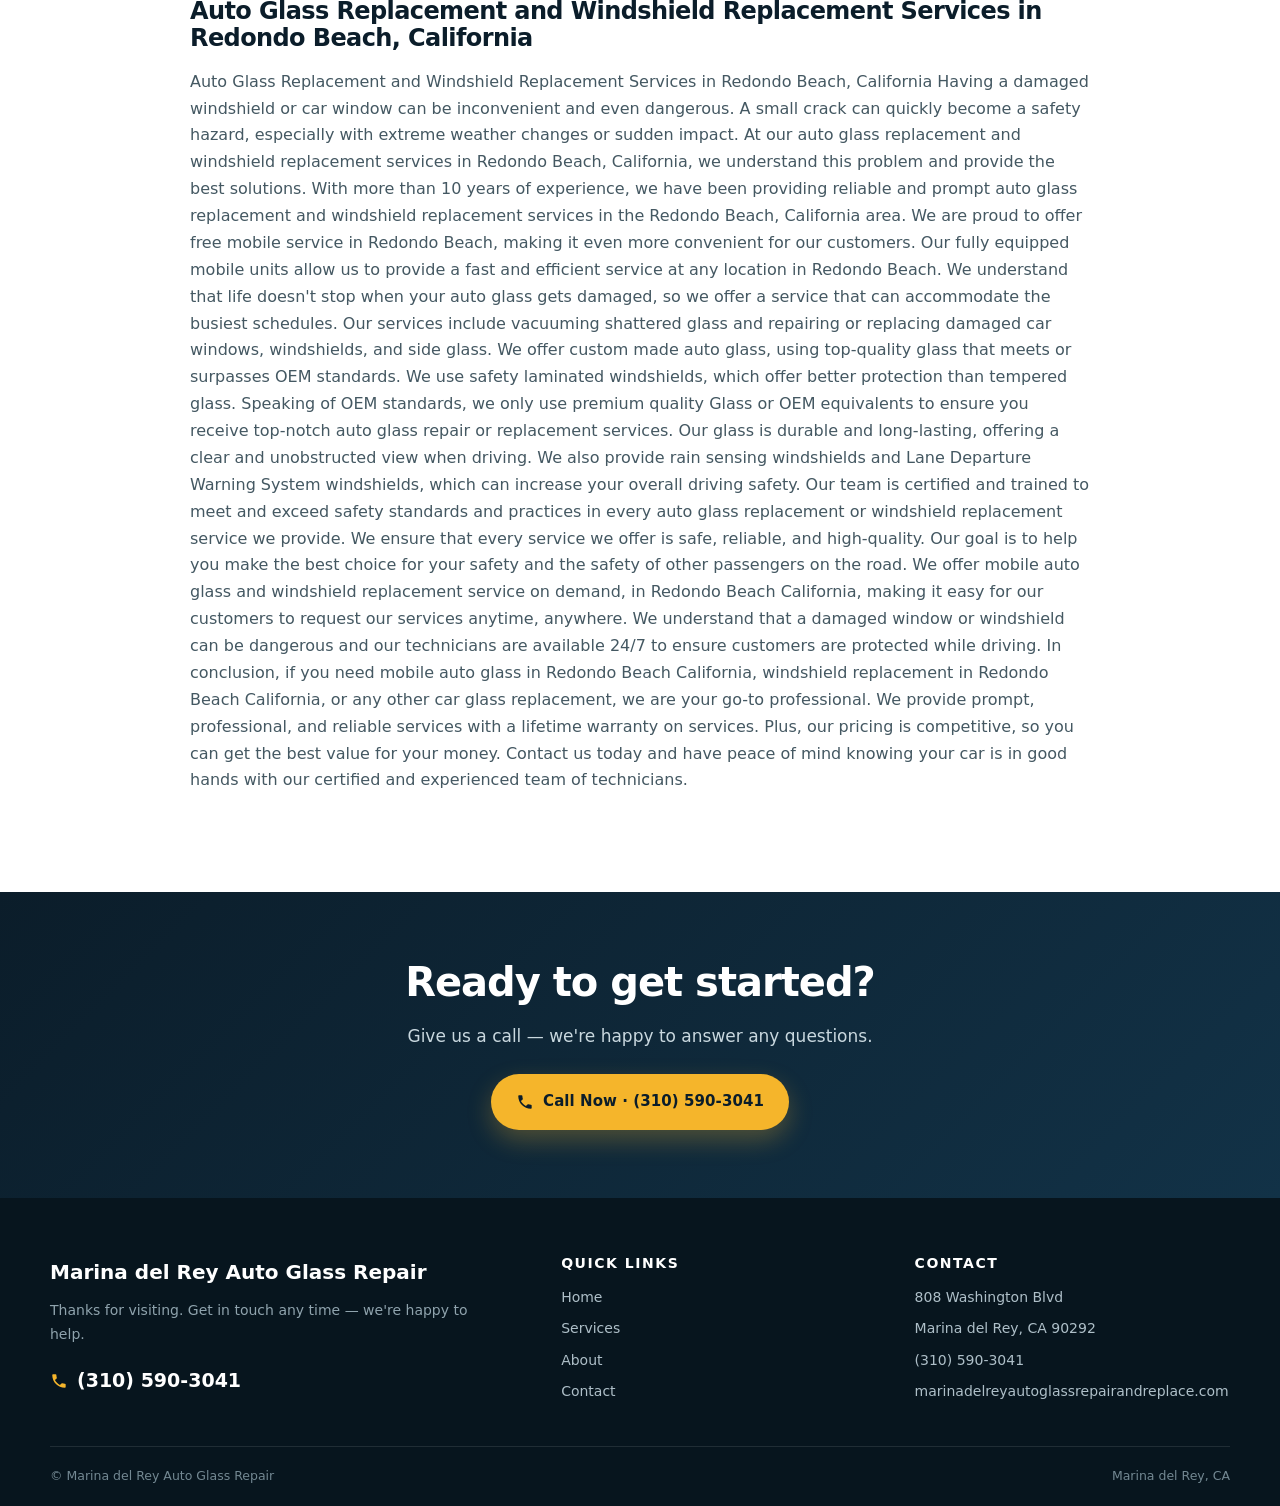
==== commit ef92e77c: "update" ====
--- a/windshield-repair-redondo-beach.html
+++ b/windshield-repair-redondo-beach.html
@@ -90,11 +90,13 @@
 <section class="section section-alt">
  <div class="container">
   <div class="section-head"><div class="eyebrow">Contact info</div><h2>Windshield Replacement in Redondo Beach Area</h2></div>
-  <div class="contact-panel" style="max-width:820px;margin:auto;text-align:center">
-   <p>CONTACT INFO</p>
-   <p>If you got any questions, please do not hesitate to send us a message. We reply within 24 hours !</p>
-   <p>WRITE A MESSAGE</p>
-   <a class="btn btn-primary" href="tel:3105903041"><svg viewBox="0 0 24 24" aria-hidden="true"><path d="M6.6 10.8c1.4 2.8 3.8 5.1 6.6 6.6l2.2-2.2c.3-.3.7-.4 1-.2 1.1.4 2.3.6 3.5.6.6 0 1 .4 1 1V20c0 .6-.4 1-1 1C10.6 21 3 13.4 3 4c0-.6.4-1 1-1h3.5c.6 0 1 .4 1 1 0 1.2.2 2.4.6 3.5.1.4 0 .8-.3 1L6.6 10.8z"/></svg> (310) 590-3041</a>
+  <div class="contact-panel quote-form-card">
+   <div class="eyebrow">Request a quote</div>
+   <h2>Request an Auto Glass Quote</h2>
+   <p class="quote-form-intro">Tell us about your vehicle and glass needs. Submit the request below for a quick auto glass quote.</p>
+   <div class="quote-iframe-wrap">
+    <iframe src="https://autoglassquote.netlify.app/" title="Auto Glass Quote Request" loading="lazy"></iframe>
+   </div>
   </div>
  </div>
 </section>
--- a/assets/redesign.css
+++ b/assets/redesign.css
@@ -224,3 +224,45 @@
 
 .mobile-nav-phone svg{width:18px;height:18px;flex:none}
 .mobile-nav-phone span{display:block;min-width:0}
+
+
+/* Universal Netlify quote form integration */
+.quote-form-card{
+  min-width:0;
+  max-width:100%;
+  overflow:hidden;
+}
+.quote-form-card .quote-form-intro{
+  color:var(--muted);
+  margin-bottom:22px;
+}
+.quote-iframe-wrap{
+  width:100%;
+  max-width:100%;
+  min-width:0;
+  overflow:hidden;
+  border-radius:12px;
+}
+.quote-iframe-wrap iframe{
+  display:block;
+  width:100%;
+  max-width:100%;
+  min-width:0;
+  height:1050px;
+  border:0;
+  background:#fff;
+}
+@media(max-width:1000px){
+  .coverage > *,
+  .quote-form-card{
+    min-width:0;
+  }
+}
+@media(max-width:760px){
+  .quote-form-card{
+    padding:24px;
+  }
+  .quote-iframe-wrap iframe{
+    height:1950px;
+  }
+}
